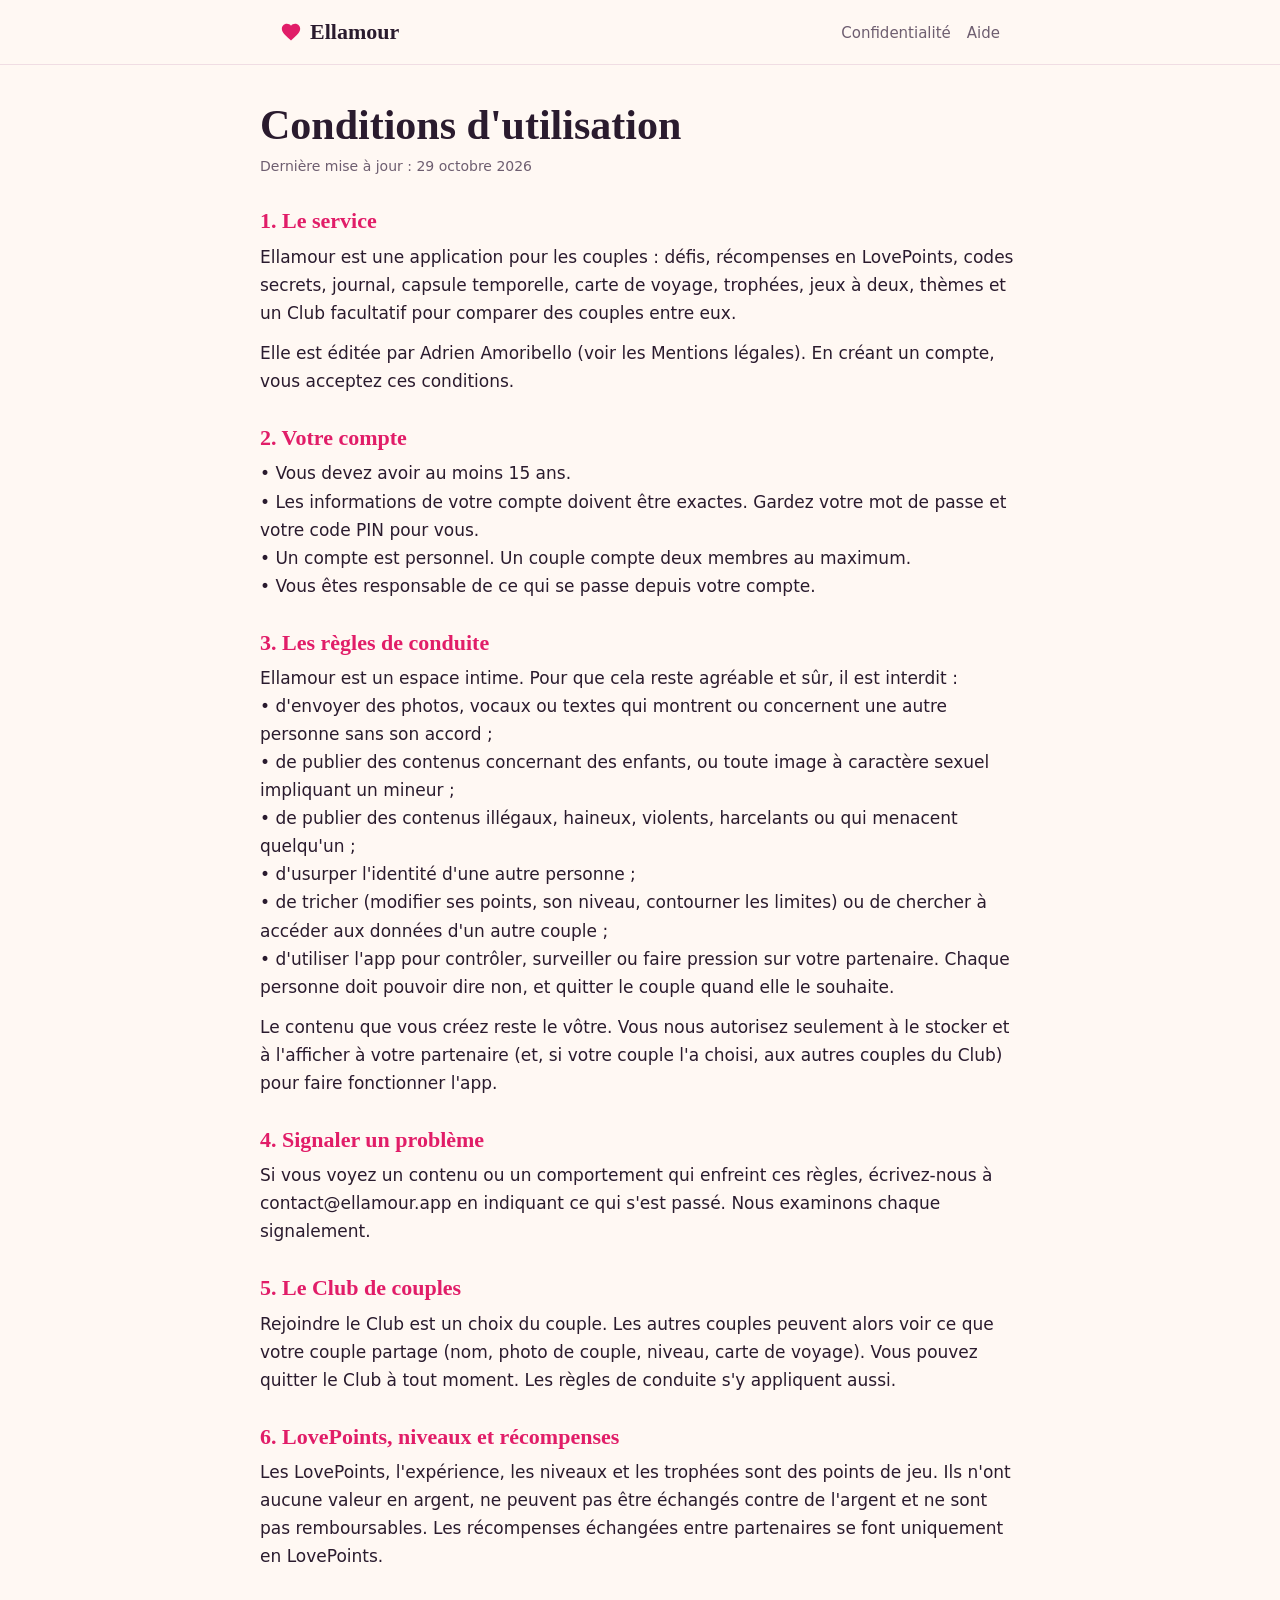
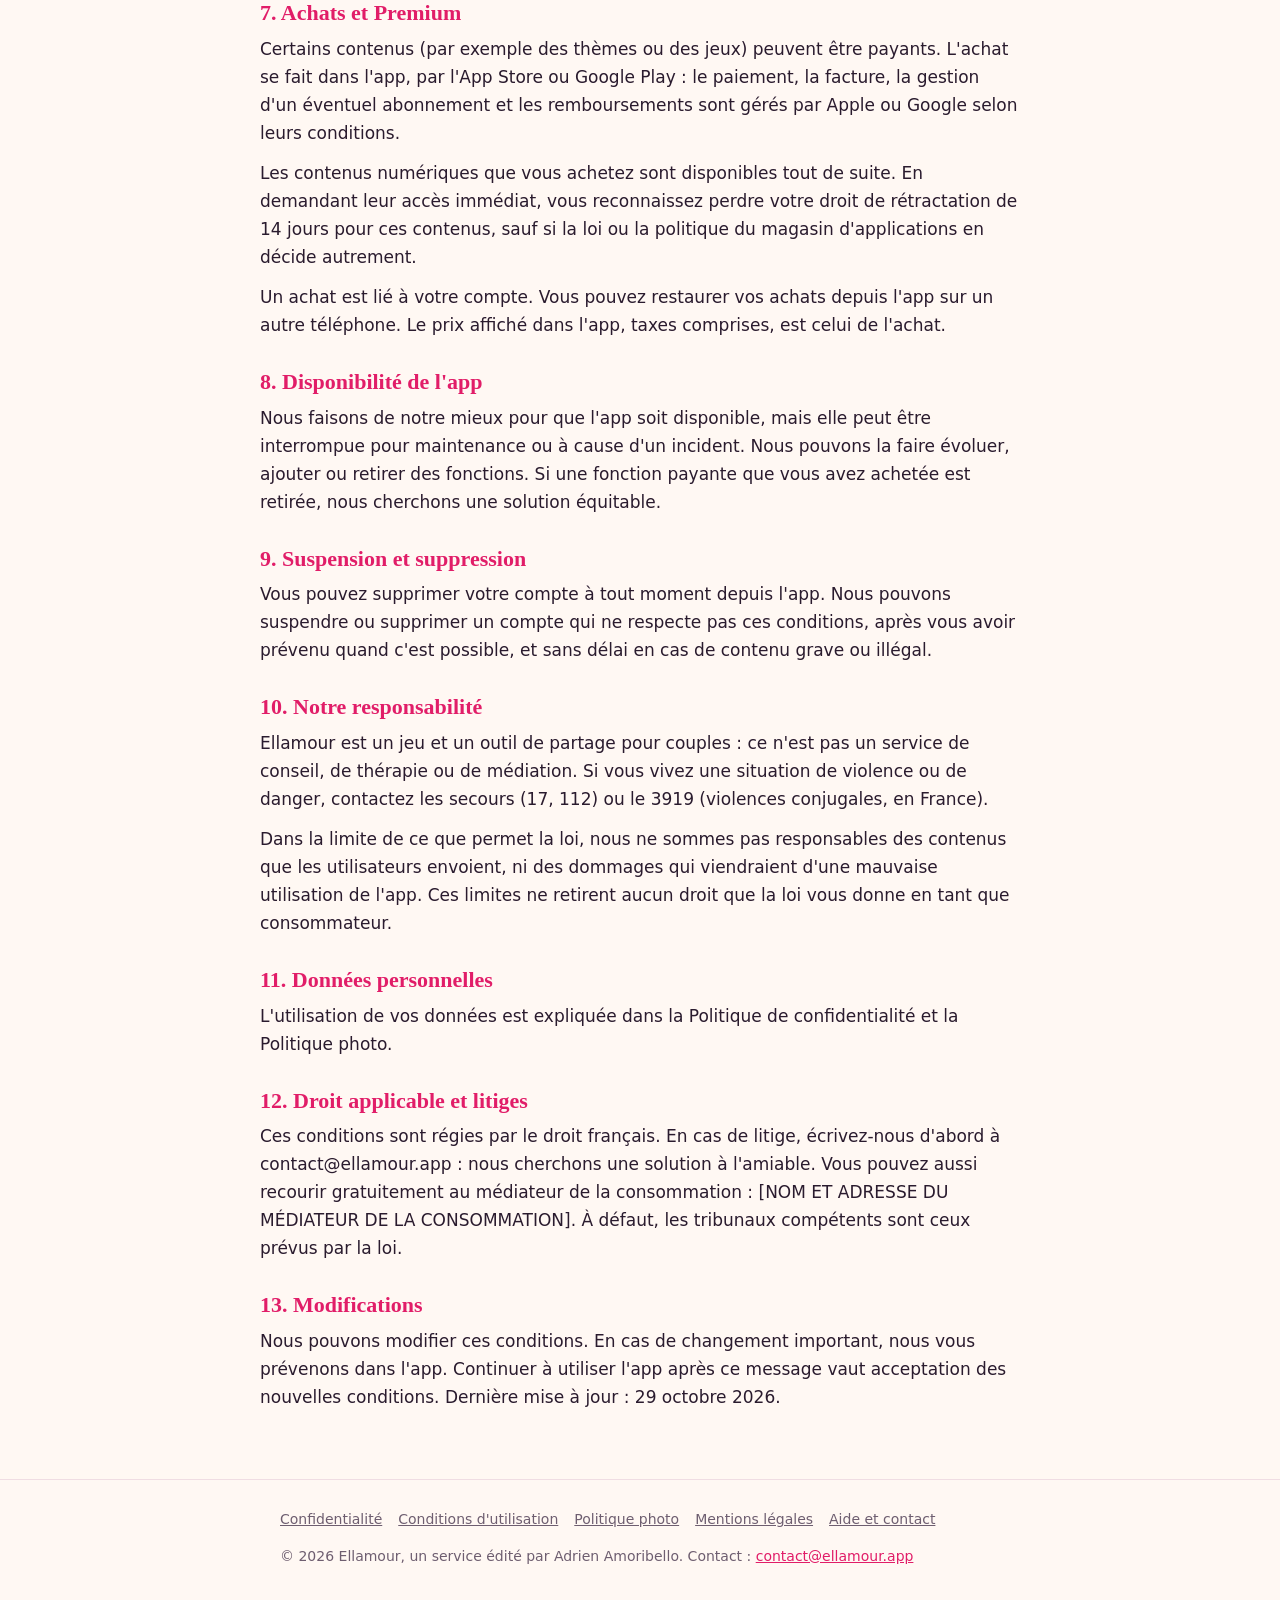
==== conditions.html @ 142d2a68 "Add files via upload" ====
<!doctype html>
<html lang="fr"><head><meta charset="utf-8"><meta name="viewport" content="width=device-width,initial-scale=1">
<title>Conditions d&#x27;utilisation · Ellamour</title><meta name="description" content="Les règles d&#x27;utilisation d&#x27;Ellamour.">
<meta name="color-scheme" content="light dark"><link rel="icon" href="data:image/svg+xml,%3Csvg xmlns='http://www.w3.org/2000/svg' viewBox='0 0 24 24'%3E%3Cpath fill='%23E11D68' d='M12 21.35l-1.45-1.32C5.4 15.36 2 12.28 2 8.5 2 5.42 4.42 3 7.5 3c1.74 0 3.41.81 4.5 2.09C13.09 3.81 14.76 3 16.5 3 19.58 3 22 5.42 22 8.5c0 3.78-3.4 6.86-8.55 11.54L12 21.35z'/%3E%3C/svg%3E"><link rel="stylesheet" href="/style.css">
</head><body>
<header class="top"><div class="wrap"><a class="brand" href="/"><svg viewBox="0 0 24 24" width="22" height="22" aria-hidden="true"><path fill="currentColor" d="M12 21.35l-1.45-1.32C5.4 15.36 2 12.28 2 8.5 2 5.42 4.42 3 7.5 3c1.74 0 3.41.81 4.5 2.09C13.09 3.81 14.76 3 16.5 3 19.58 3 22 5.42 22 8.5c0 3.78-3.4 6.86-8.55 11.54L12 21.35z"/></svg>Ellamour</a><nav><a href="/confidentialite.html">Confidentialité</a><a href="/support.html">Aide</a></nav></div></header>
<main class="wrap doc"><h1>Conditions d&#x27;utilisation</h1><div class="date">Dernière mise à jour : 29 octobre 2026</div><h2>1. Le service</h2><p>Ellamour est une application pour les couples : défis, récompenses en LovePoints, codes secrets, journal, capsule temporelle, carte de voyage, trophées, jeux à deux, thèmes et un Club facultatif pour comparer des couples entre eux.</p><p>Elle est éditée par Adrien Amoribello (voir les Mentions légales). En créant un compte, vous acceptez ces conditions.</p><h2>2. Votre compte</h2><p>• Vous devez avoir au moins 15 ans.<br>• Les informations de votre compte doivent être exactes. Gardez votre mot de passe et votre code PIN pour vous.<br>• Un compte est personnel. Un couple compte deux membres au maximum.<br>• Vous êtes responsable de ce qui se passe depuis votre compte.</p><h2>3. Les règles de conduite</h2><p>Ellamour est un espace intime. Pour que cela reste agréable et sûr, il est interdit :<br>• d&#x27;envoyer des photos, vocaux ou textes qui montrent ou concernent une autre personne sans son accord ;<br>• de publier des contenus concernant des enfants, ou toute image à caractère sexuel impliquant un mineur ;<br>• de publier des contenus illégaux, haineux, violents, harcelants ou qui menacent quelqu&#x27;un ;<br>• d&#x27;usurper l&#x27;identité d&#x27;une autre personne ;<br>• de tricher (modifier ses points, son niveau, contourner les limites) ou de chercher à accéder aux données d&#x27;un autre couple ;<br>• d&#x27;utiliser l&#x27;app pour contrôler, surveiller ou faire pression sur votre partenaire. Chaque personne doit pouvoir dire non, et quitter le couple quand elle le souhaite.</p><p>Le contenu que vous créez reste le vôtre. Vous nous autorisez seulement à le stocker et à l&#x27;afficher à votre partenaire (et, si votre couple l&#x27;a choisi, aux autres couples du Club) pour faire fonctionner l&#x27;app.</p><h2>4. Signaler un problème</h2><p>Si vous voyez un contenu ou un comportement qui enfreint ces règles, écrivez-nous à contact@ellamour.app en indiquant ce qui s&#x27;est passé. Nous examinons chaque signalement.</p><h2>5. Le Club de couples</h2><p>Rejoindre le Club est un choix du couple. Les autres couples peuvent alors voir ce que votre couple partage (nom, photo de couple, niveau, carte de voyage). Vous pouvez quitter le Club à tout moment. Les règles de conduite s&#x27;y appliquent aussi.</p><h2>6. LovePoints, niveaux et récompenses</h2><p>Les LovePoints, l&#x27;expérience, les niveaux et les trophées sont des points de jeu. Ils n&#x27;ont aucune valeur en argent, ne peuvent pas être échangés contre de l&#x27;argent et ne sont pas remboursables. Les récompenses échangées entre partenaires se font uniquement en LovePoints.</p><h2>7. Achats et Premium</h2><p>Certains contenus (par exemple des thèmes ou des jeux) peuvent être payants. L&#x27;achat se fait dans l&#x27;app, par l&#x27;App Store ou Google Play : le paiement, la facture, la gestion d&#x27;un éventuel abonnement et les remboursements sont gérés par Apple ou Google selon leurs conditions.</p><p>Les contenus numériques que vous achetez sont disponibles tout de suite. En demandant leur accès immédiat, vous reconnaissez perdre votre droit de rétractation de 14 jours pour ces contenus, sauf si la loi ou la politique du magasin d&#x27;applications en décide autrement.</p><p>Un achat est lié à votre compte. Vous pouvez restaurer vos achats depuis l&#x27;app sur un autre téléphone. Le prix affiché dans l&#x27;app, taxes comprises, est celui de l&#x27;achat.</p><h2>8. Disponibilité de l&#x27;app</h2><p>Nous faisons de notre mieux pour que l&#x27;app soit disponible, mais elle peut être interrompue pour maintenance ou à cause d&#x27;un incident. Nous pouvons la faire évoluer, ajouter ou retirer des fonctions. Si une fonction payante que vous avez achetée est retirée, nous cherchons une solution équitable.</p><h2>9. Suspension et suppression</h2><p>Vous pouvez supprimer votre compte à tout moment depuis l&#x27;app. Nous pouvons suspendre ou supprimer un compte qui ne respecte pas ces conditions, après vous avoir prévenu quand c&#x27;est possible, et sans délai en cas de contenu grave ou illégal.</p><h2>10. Notre responsabilité</h2><p>Ellamour est un jeu et un outil de partage pour couples : ce n&#x27;est pas un service de conseil, de thérapie ou de médiation. Si vous vivez une situation de violence ou de danger, contactez les secours (17, 112) ou le 3919 (violences conjugales, en France).</p><p>Dans la limite de ce que permet la loi, nous ne sommes pas responsables des contenus que les utilisateurs envoient, ni des dommages qui viendraient d&#x27;une mauvaise utilisation de l&#x27;app. Ces limites ne retirent aucun droit que la loi vous donne en tant que consommateur.</p><h2>11. Données personnelles</h2><p>L&#x27;utilisation de vos données est expliquée dans la Politique de confidentialité et la Politique photo.</p><h2>12. Droit applicable et litiges</h2><p>Ces conditions sont régies par le droit français. En cas de litige, écrivez-nous d&#x27;abord à contact@ellamour.app : nous cherchons une solution à l&#x27;amiable. Vous pouvez aussi recourir gratuitement au médiateur de la consommation : [NOM ET ADRESSE DU MÉDIATEUR DE LA CONSOMMATION]. À défaut, les tribunaux compétents sont ceux prévus par la loi.</p><h2>13. Modifications</h2><p>Nous pouvons modifier ces conditions. En cas de changement important, nous vous prévenons dans l&#x27;app. Continuer à utiliser l&#x27;app après ce message vaut acceptation des nouvelles conditions. Dernière mise à jour : 29 octobre 2026.</p></main>
<footer><div class="wrap"><div class="links"><a href="/confidentialite.html">Confidentialité</a><a href="/conditions.html">Conditions d&#x27;utilisation</a><a href="/politique-photo.html">Politique photo</a><a href="/mentions-legales.html">Mentions légales</a><a href="/support.html">Aide et contact</a></div><p>© 2026 Ellamour, un service édité par Adrien Amoribello. Contact : <a href="mailto:contact@ellamour.app">contact@ellamour.app</a></p></div></footer>
</body></html>
---- style.css ----
:root{--bg:#FFF8F3;--ink:#2A1B2E;--muted:#6E5E70;--rose:#E11D68;--rose2:#F43F5E;--card:#FFFFFF;--line:#F0DDE3;--soft:#FDEAF0}
@media (prefers-color-scheme:dark){:root{--bg:#1D1320;--ink:#FBEFF3;--muted:#C2AEC6;--card:#2A1C2E;--line:#43304A;--soft:#3A2440}}
*{box-sizing:border-box}html{scroll-behavior:smooth}
body{margin:0;background:var(--bg);color:var(--ink);font:17px/1.65 system-ui,-apple-system,"Segoe UI",Roboto,sans-serif}
a{color:var(--rose)}a:hover{color:var(--rose2)}
.wrap{max-width:760px;margin:0 auto;padding:0 20px}
header.top{padding:18px 0;border-bottom:1px solid var(--line)}
header.top .wrap{display:flex;align-items:center;justify-content:space-between;gap:12px;flex-wrap:wrap}
.brand{display:flex;align-items:center;gap:8px;font:700 22px/1 Georgia,"Times New Roman",serif;color:var(--ink);text-decoration:none}
.brand svg{color:var(--rose)}
nav a{margin-left:16px;font-size:15px;text-decoration:none;color:var(--muted)}nav a:hover{color:var(--rose)}
.hero{padding:64px 0 40px;text-align:center}
.hero h1{font:700 clamp(36px,7vw,56px)/1.1 Georgia,"Times New Roman",serif;margin:0 0 16px}
.hero h1 em{color:var(--rose);font-style:italic}
.hero p{font-size:20px;color:var(--muted);max-width:560px;margin:0 auto 28px}
.soon{display:inline-block;background:linear-gradient(135deg,var(--rose),var(--rose2));color:#fff;border-radius:99px;padding:12px 26px;font-weight:600;text-decoration:none}
.grid{display:grid;grid-template-columns:repeat(auto-fit,minmax(210px,1fr));gap:14px;margin:12px 0 40px}
.card{background:var(--card);border:1px solid var(--line);border-radius:20px;padding:20px}
.card h3{margin:0 0 6px;font-size:17px}.card p{margin:0;color:var(--muted);font-size:15px;line-height:1.5}
.badge{display:inline-flex;width:40px;height:40px;border-radius:50%;background:var(--soft);color:var(--rose);align-items:center;justify-content:center;margin-bottom:10px;font-size:20px}
h2{font:700 28px/1.2 Georgia,"Times New Roman",serif;margin:44px 0 12px}
.doc{padding:36px 0 56px}.doc h1{font:700 clamp(30px,6vw,42px)/1.15 Georgia,serif;margin:0 0 6px}
.doc .date{color:var(--muted);font-size:14px;margin-bottom:22px}
.doc h2{font-size:22px;margin:30px 0 8px;color:var(--rose)}
.doc p{margin:0 0 12px;white-space:pre-line}
.draft{background:var(--soft);border:1px solid var(--line);border-radius:14px;padding:12px 16px;font-size:14px;color:var(--muted);margin-bottom:20px}
footer{border-top:1px solid var(--line);padding:28px 0 40px;color:var(--muted);font-size:14px}
footer .links a{margin-right:16px;color:var(--muted)}footer .links a:hover{color:var(--rose)}
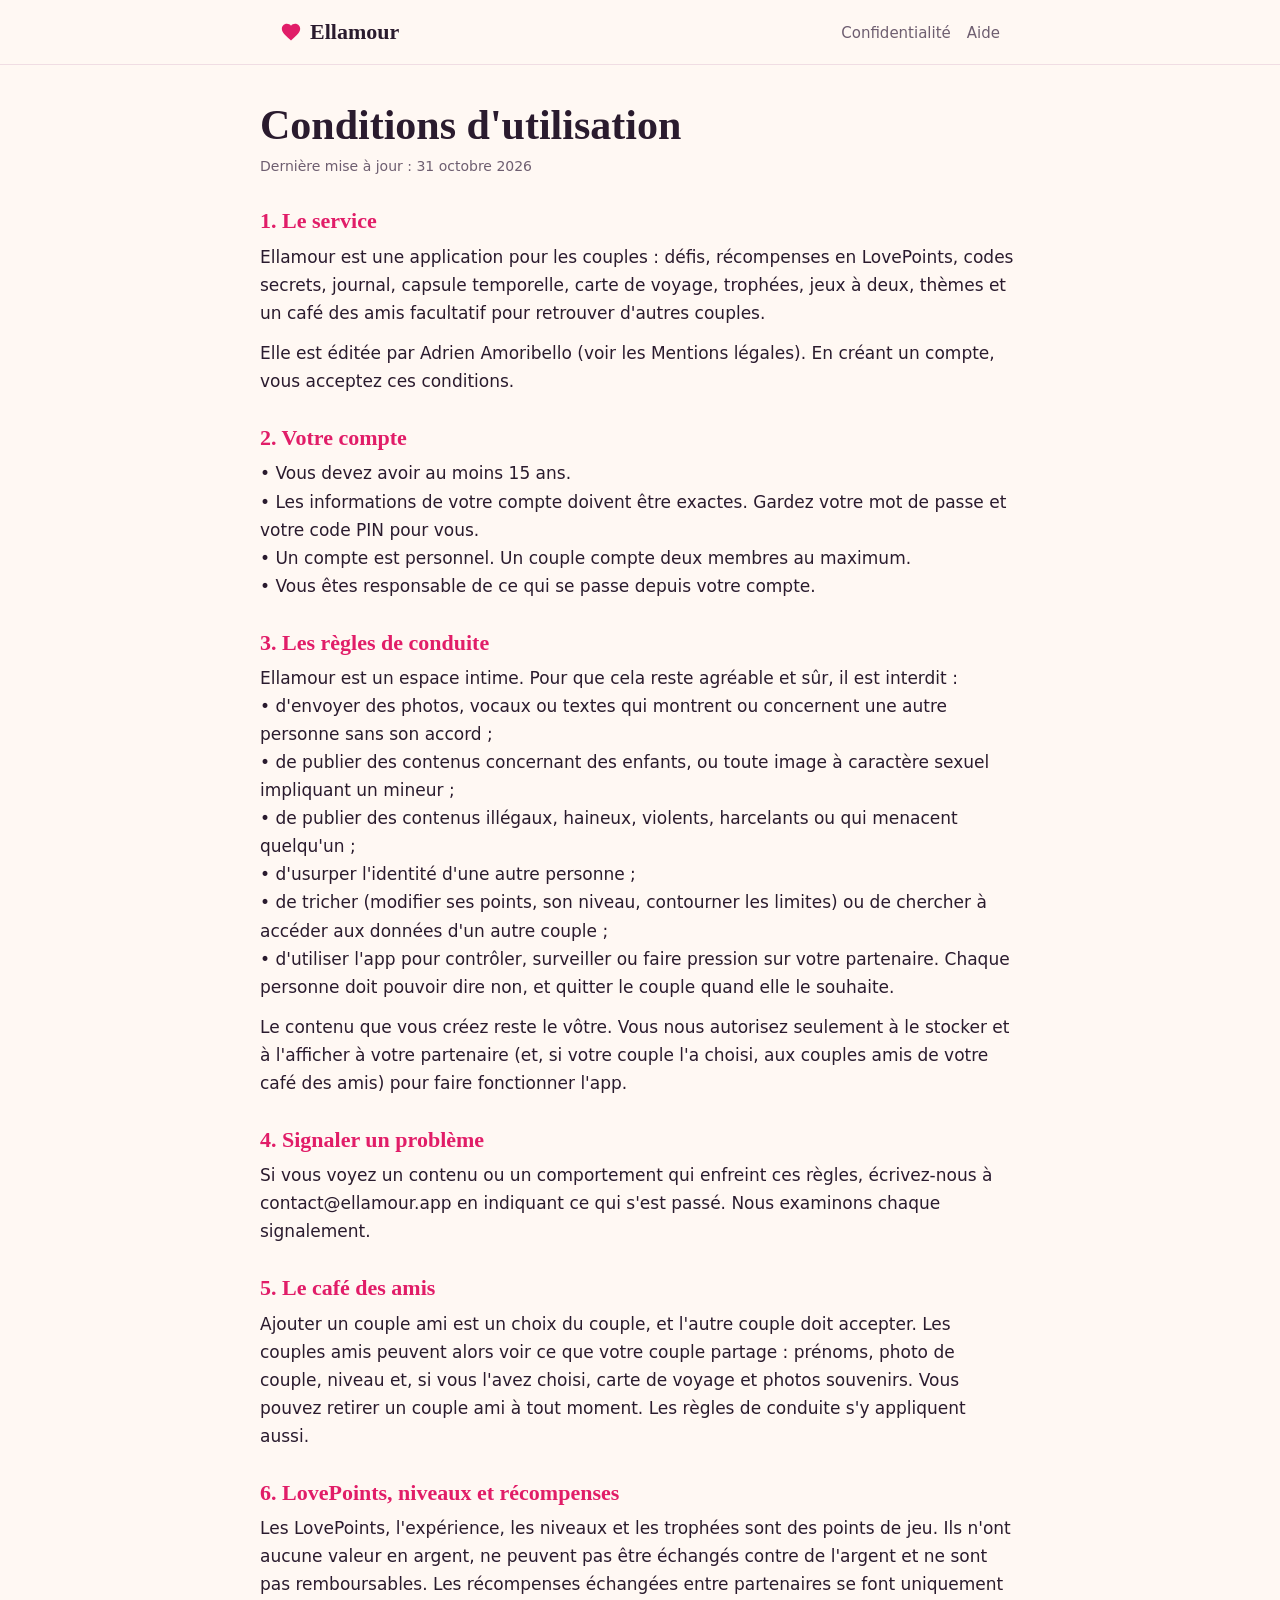
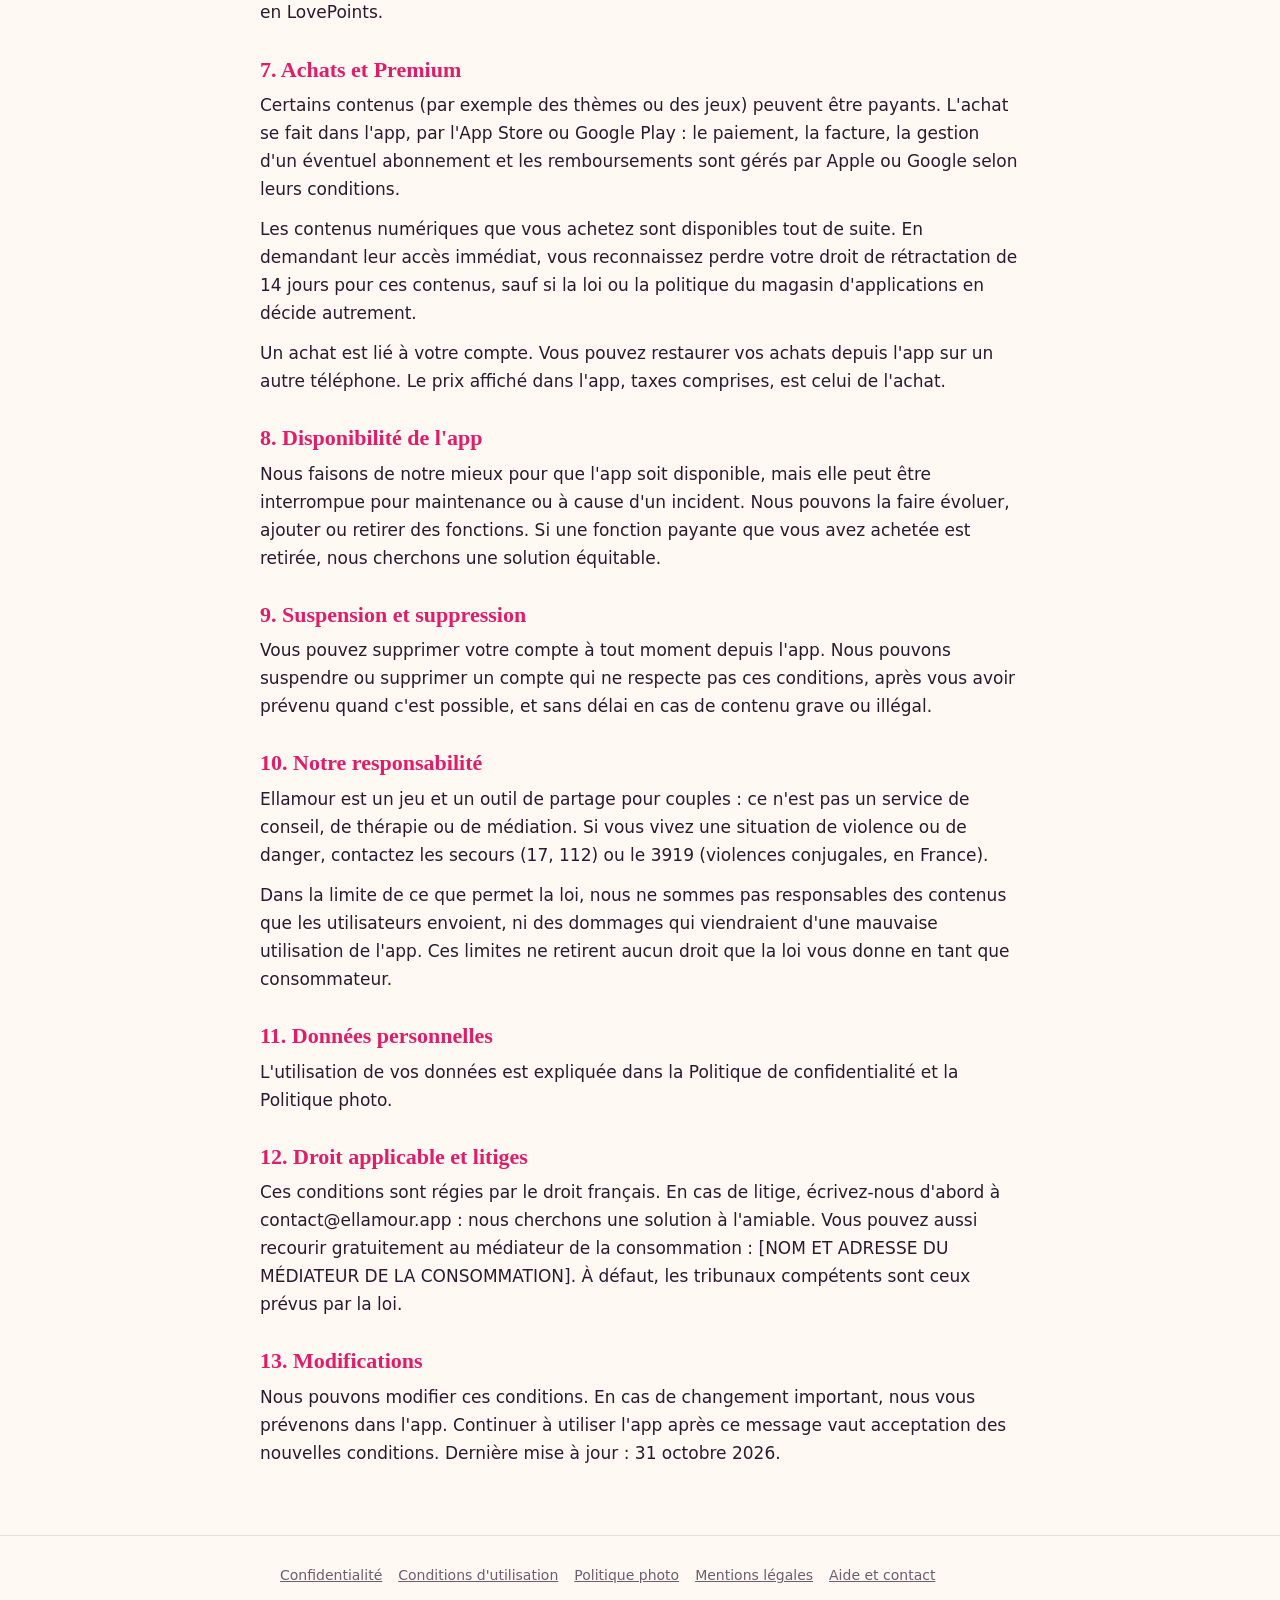
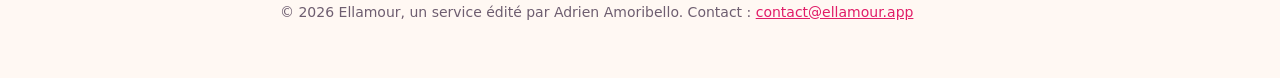
==== commit c6634817: "Add files via upload" ====
--- a/conditions.html
+++ b/conditions.html
@@ -4,6 +4,6 @@
 <meta name="color-scheme" content="light dark"><link rel="icon" href="data:image/svg+xml,%3Csvg xmlns='http://www.w3.org/2000/svg' viewBox='0 0 24 24'%3E%3Cpath fill='%23E11D68' d='M12 21.35l-1.45-1.32C5.4 15.36 2 12.28 2 8.5 2 5.42 4.42 3 7.5 3c1.74 0 3.41.81 4.5 2.09C13.09 3.81 14.76 3 16.5 3 19.58 3 22 5.42 22 8.5c0 3.78-3.4 6.86-8.55 11.54L12 21.35z'/%3E%3C/svg%3E"><link rel="stylesheet" href="/style.css">
 </head><body>
 <header class="top"><div class="wrap"><a class="brand" href="/"><svg viewBox="0 0 24 24" width="22" height="22" aria-hidden="true"><path fill="currentColor" d="M12 21.35l-1.45-1.32C5.4 15.36 2 12.28 2 8.5 2 5.42 4.42 3 7.5 3c1.74 0 3.41.81 4.5 2.09C13.09 3.81 14.76 3 16.5 3 19.58 3 22 5.42 22 8.5c0 3.78-3.4 6.86-8.55 11.54L12 21.35z"/></svg>Ellamour</a><nav><a href="/confidentialite.html">Confidentialité</a><a href="/support.html">Aide</a></nav></div></header>
-<main class="wrap doc"><h1>Conditions d&#x27;utilisation</h1><div class="date">Dernière mise à jour : 29 octobre 2026</div><h2>1. Le service</h2><p>Ellamour est une application pour les couples : défis, récompenses en LovePoints, codes secrets, journal, capsule temporelle, carte de voyage, trophées, jeux à deux, thèmes et un Club facultatif pour comparer des couples entre eux.</p><p>Elle est éditée par Adrien Amoribello (voir les Mentions légales). En créant un compte, vous acceptez ces conditions.</p><h2>2. Votre compte</h2><p>• Vous devez avoir au moins 15 ans.<br>• Les informations de votre compte doivent être exactes. Gardez votre mot de passe et votre code PIN pour vous.<br>• Un compte est personnel. Un couple compte deux membres au maximum.<br>• Vous êtes responsable de ce qui se passe depuis votre compte.</p><h2>3. Les règles de conduite</h2><p>Ellamour est un espace intime. Pour que cela reste agréable et sûr, il est interdit :<br>• d&#x27;envoyer des photos, vocaux ou textes qui montrent ou concernent une autre personne sans son accord ;<br>• de publier des contenus concernant des enfants, ou toute image à caractère sexuel impliquant un mineur ;<br>• de publier des contenus illégaux, haineux, violents, harcelants ou qui menacent quelqu&#x27;un ;<br>• d&#x27;usurper l&#x27;identité d&#x27;une autre personne ;<br>• de tricher (modifier ses points, son niveau, contourner les limites) ou de chercher à accéder aux données d&#x27;un autre couple ;<br>• d&#x27;utiliser l&#x27;app pour contrôler, surveiller ou faire pression sur votre partenaire. Chaque personne doit pouvoir dire non, et quitter le couple quand elle le souhaite.</p><p>Le contenu que vous créez reste le vôtre. Vous nous autorisez seulement à le stocker et à l&#x27;afficher à votre partenaire (et, si votre couple l&#x27;a choisi, aux autres couples du Club) pour faire fonctionner l&#x27;app.</p><h2>4. Signaler un problème</h2><p>Si vous voyez un contenu ou un comportement qui enfreint ces règles, écrivez-nous à contact@ellamour.app en indiquant ce qui s&#x27;est passé. Nous examinons chaque signalement.</p><h2>5. Le Club de couples</h2><p>Rejoindre le Club est un choix du couple. Les autres couples peuvent alors voir ce que votre couple partage (nom, photo de couple, niveau, carte de voyage). Vous pouvez quitter le Club à tout moment. Les règles de conduite s&#x27;y appliquent aussi.</p><h2>6. LovePoints, niveaux et récompenses</h2><p>Les LovePoints, l&#x27;expérience, les niveaux et les trophées sont des points de jeu. Ils n&#x27;ont aucune valeur en argent, ne peuvent pas être échangés contre de l&#x27;argent et ne sont pas remboursables. Les récompenses échangées entre partenaires se font uniquement en LovePoints.</p><h2>7. Achats et Premium</h2><p>Certains contenus (par exemple des thèmes ou des jeux) peuvent être payants. L&#x27;achat se fait dans l&#x27;app, par l&#x27;App Store ou Google Play : le paiement, la facture, la gestion d&#x27;un éventuel abonnement et les remboursements sont gérés par Apple ou Google selon leurs conditions.</p><p>Les contenus numériques que vous achetez sont disponibles tout de suite. En demandant leur accès immédiat, vous reconnaissez perdre votre droit de rétractation de 14 jours pour ces contenus, sauf si la loi ou la politique du magasin d&#x27;applications en décide autrement.</p><p>Un achat est lié à votre compte. Vous pouvez restaurer vos achats depuis l&#x27;app sur un autre téléphone. Le prix affiché dans l&#x27;app, taxes comprises, est celui de l&#x27;achat.</p><h2>8. Disponibilité de l&#x27;app</h2><p>Nous faisons de notre mieux pour que l&#x27;app soit disponible, mais elle peut être interrompue pour maintenance ou à cause d&#x27;un incident. Nous pouvons la faire évoluer, ajouter ou retirer des fonctions. Si une fonction payante que vous avez achetée est retirée, nous cherchons une solution équitable.</p><h2>9. Suspension et suppression</h2><p>Vous pouvez supprimer votre compte à tout moment depuis l&#x27;app. Nous pouvons suspendre ou supprimer un compte qui ne respecte pas ces conditions, après vous avoir prévenu quand c&#x27;est possible, et sans délai en cas de contenu grave ou illégal.</p><h2>10. Notre responsabilité</h2><p>Ellamour est un jeu et un outil de partage pour couples : ce n&#x27;est pas un service de conseil, de thérapie ou de médiation. Si vous vivez une situation de violence ou de danger, contactez les secours (17, 112) ou le 3919 (violences conjugales, en France).</p><p>Dans la limite de ce que permet la loi, nous ne sommes pas responsables des contenus que les utilisateurs envoient, ni des dommages qui viendraient d&#x27;une mauvaise utilisation de l&#x27;app. Ces limites ne retirent aucun droit que la loi vous donne en tant que consommateur.</p><h2>11. Données personnelles</h2><p>L&#x27;utilisation de vos données est expliquée dans la Politique de confidentialité et la Politique photo.</p><h2>12. Droit applicable et litiges</h2><p>Ces conditions sont régies par le droit français. En cas de litige, écrivez-nous d&#x27;abord à contact@ellamour.app : nous cherchons une solution à l&#x27;amiable. Vous pouvez aussi recourir gratuitement au médiateur de la consommation : [NOM ET ADRESSE DU MÉDIATEUR DE LA CONSOMMATION]. À défaut, les tribunaux compétents sont ceux prévus par la loi.</p><h2>13. Modifications</h2><p>Nous pouvons modifier ces conditions. En cas de changement important, nous vous prévenons dans l&#x27;app. Continuer à utiliser l&#x27;app après ce message vaut acceptation des nouvelles conditions. Dernière mise à jour : 29 octobre 2026.</p></main>
+<main class="wrap doc"><h1>Conditions d&#x27;utilisation</h1><div class="date">Dernière mise à jour : 31 octobre 2026</div><h2>1. Le service</h2><p>Ellamour est une application pour les couples : défis, récompenses en LovePoints, codes secrets, journal, capsule temporelle, carte de voyage, trophées, jeux à deux, thèmes et un café des amis facultatif pour retrouver d&#x27;autres couples.</p><p>Elle est éditée par Adrien Amoribello (voir les Mentions légales). En créant un compte, vous acceptez ces conditions.</p><h2>2. Votre compte</h2><p>• Vous devez avoir au moins 15 ans.<br>• Les informations de votre compte doivent être exactes. Gardez votre mot de passe et votre code PIN pour vous.<br>• Un compte est personnel. Un couple compte deux membres au maximum.<br>• Vous êtes responsable de ce qui se passe depuis votre compte.</p><h2>3. Les règles de conduite</h2><p>Ellamour est un espace intime. Pour que cela reste agréable et sûr, il est interdit :<br>• d&#x27;envoyer des photos, vocaux ou textes qui montrent ou concernent une autre personne sans son accord ;<br>• de publier des contenus concernant des enfants, ou toute image à caractère sexuel impliquant un mineur ;<br>• de publier des contenus illégaux, haineux, violents, harcelants ou qui menacent quelqu&#x27;un ;<br>• d&#x27;usurper l&#x27;identité d&#x27;une autre personne ;<br>• de tricher (modifier ses points, son niveau, contourner les limites) ou de chercher à accéder aux données d&#x27;un autre couple ;<br>• d&#x27;utiliser l&#x27;app pour contrôler, surveiller ou faire pression sur votre partenaire. Chaque personne doit pouvoir dire non, et quitter le couple quand elle le souhaite.</p><p>Le contenu que vous créez reste le vôtre. Vous nous autorisez seulement à le stocker et à l&#x27;afficher à votre partenaire (et, si votre couple l&#x27;a choisi, aux couples amis de votre café des amis) pour faire fonctionner l&#x27;app.</p><h2>4. Signaler un problème</h2><p>Si vous voyez un contenu ou un comportement qui enfreint ces règles, écrivez-nous à contact@ellamour.app en indiquant ce qui s&#x27;est passé. Nous examinons chaque signalement.</p><h2>5. Le café des amis</h2><p>Ajouter un couple ami est un choix du couple, et l&#x27;autre couple doit accepter. Les couples amis peuvent alors voir ce que votre couple partage : prénoms, photo de couple, niveau et, si vous l&#x27;avez choisi, carte de voyage et photos souvenirs. Vous pouvez retirer un couple ami à tout moment. Les règles de conduite s&#x27;y appliquent aussi.</p><h2>6. LovePoints, niveaux et récompenses</h2><p>Les LovePoints, l&#x27;expérience, les niveaux et les trophées sont des points de jeu. Ils n&#x27;ont aucune valeur en argent, ne peuvent pas être échangés contre de l&#x27;argent et ne sont pas remboursables. Les récompenses échangées entre partenaires se font uniquement en LovePoints.</p><h2>7. Achats et Premium</h2><p>Certains contenus (par exemple des thèmes ou des jeux) peuvent être payants. L&#x27;achat se fait dans l&#x27;app, par l&#x27;App Store ou Google Play : le paiement, la facture, la gestion d&#x27;un éventuel abonnement et les remboursements sont gérés par Apple ou Google selon leurs conditions.</p><p>Les contenus numériques que vous achetez sont disponibles tout de suite. En demandant leur accès immédiat, vous reconnaissez perdre votre droit de rétractation de 14 jours pour ces contenus, sauf si la loi ou la politique du magasin d&#x27;applications en décide autrement.</p><p>Un achat est lié à votre compte. Vous pouvez restaurer vos achats depuis l&#x27;app sur un autre téléphone. Le prix affiché dans l&#x27;app, taxes comprises, est celui de l&#x27;achat.</p><h2>8. Disponibilité de l&#x27;app</h2><p>Nous faisons de notre mieux pour que l&#x27;app soit disponible, mais elle peut être interrompue pour maintenance ou à cause d&#x27;un incident. Nous pouvons la faire évoluer, ajouter ou retirer des fonctions. Si une fonction payante que vous avez achetée est retirée, nous cherchons une solution équitable.</p><h2>9. Suspension et suppression</h2><p>Vous pouvez supprimer votre compte à tout moment depuis l&#x27;app. Nous pouvons suspendre ou supprimer un compte qui ne respecte pas ces conditions, après vous avoir prévenu quand c&#x27;est possible, et sans délai en cas de contenu grave ou illégal.</p><h2>10. Notre responsabilité</h2><p>Ellamour est un jeu et un outil de partage pour couples : ce n&#x27;est pas un service de conseil, de thérapie ou de médiation. Si vous vivez une situation de violence ou de danger, contactez les secours (17, 112) ou le 3919 (violences conjugales, en France).</p><p>Dans la limite de ce que permet la loi, nous ne sommes pas responsables des contenus que les utilisateurs envoient, ni des dommages qui viendraient d&#x27;une mauvaise utilisation de l&#x27;app. Ces limites ne retirent aucun droit que la loi vous donne en tant que consommateur.</p><h2>11. Données personnelles</h2><p>L&#x27;utilisation de vos données est expliquée dans la Politique de confidentialité et la Politique photo.</p><h2>12. Droit applicable et litiges</h2><p>Ces conditions sont régies par le droit français. En cas de litige, écrivez-nous d&#x27;abord à contact@ellamour.app : nous cherchons une solution à l&#x27;amiable. Vous pouvez aussi recourir gratuitement au médiateur de la consommation : [NOM ET ADRESSE DU MÉDIATEUR DE LA CONSOMMATION]. À défaut, les tribunaux compétents sont ceux prévus par la loi.</p><h2>13. Modifications</h2><p>Nous pouvons modifier ces conditions. En cas de changement important, nous vous prévenons dans l&#x27;app. Continuer à utiliser l&#x27;app après ce message vaut acceptation des nouvelles conditions. Dernière mise à jour : 31 octobre 2026.</p></main>
 <footer><div class="wrap"><div class="links"><a href="/confidentialite.html">Confidentialité</a><a href="/conditions.html">Conditions d&#x27;utilisation</a><a href="/politique-photo.html">Politique photo</a><a href="/mentions-legales.html">Mentions légales</a><a href="/support.html">Aide et contact</a></div><p>© 2026 Ellamour, un service édité par Adrien Amoribello. Contact : <a href="mailto:contact@ellamour.app">contact@ellamour.app</a></p></div></footer>
 </body></html>
--- a/style.css
+++ b/style.css
@@ -26,3 +26,10 @@
 .draft{background:var(--soft);border:1px solid var(--line);border-radius:14px;padding:12px 16px;font-size:14px;color:var(--muted);margin-bottom:20px}
 footer{border-top:1px solid var(--line);padding:28px 0 40px;color:var(--muted);font-size:14px}
 footer .links a{margin-right:16px;color:var(--muted)}footer .links a:hover{color:var(--rose)}
+
+.lead{font-size:18px;color:var(--muted);margin:0 0 18px}
+.steps{list-style:none;margin:0 0 14px;padding:0;display:grid;gap:12px}
+.steps li{display:flex;gap:14px;align-items:flex-start;background:var(--card);border:1px solid var(--line);border-radius:20px;padding:18px 20px}
+.steps .num{flex:none;width:36px;height:36px;border-radius:50%;background:linear-gradient(135deg,var(--rose),var(--rose2));color:#fff;font-weight:700;display:flex;align-items:center;justify-content:center}
+.steps h3{margin:0 0 4px;font-size:17px}.steps p{margin:0;color:var(--muted);font-size:15px;line-height:1.55}
+.note{font-size:14px;color:var(--muted);margin:0 0 8px}
